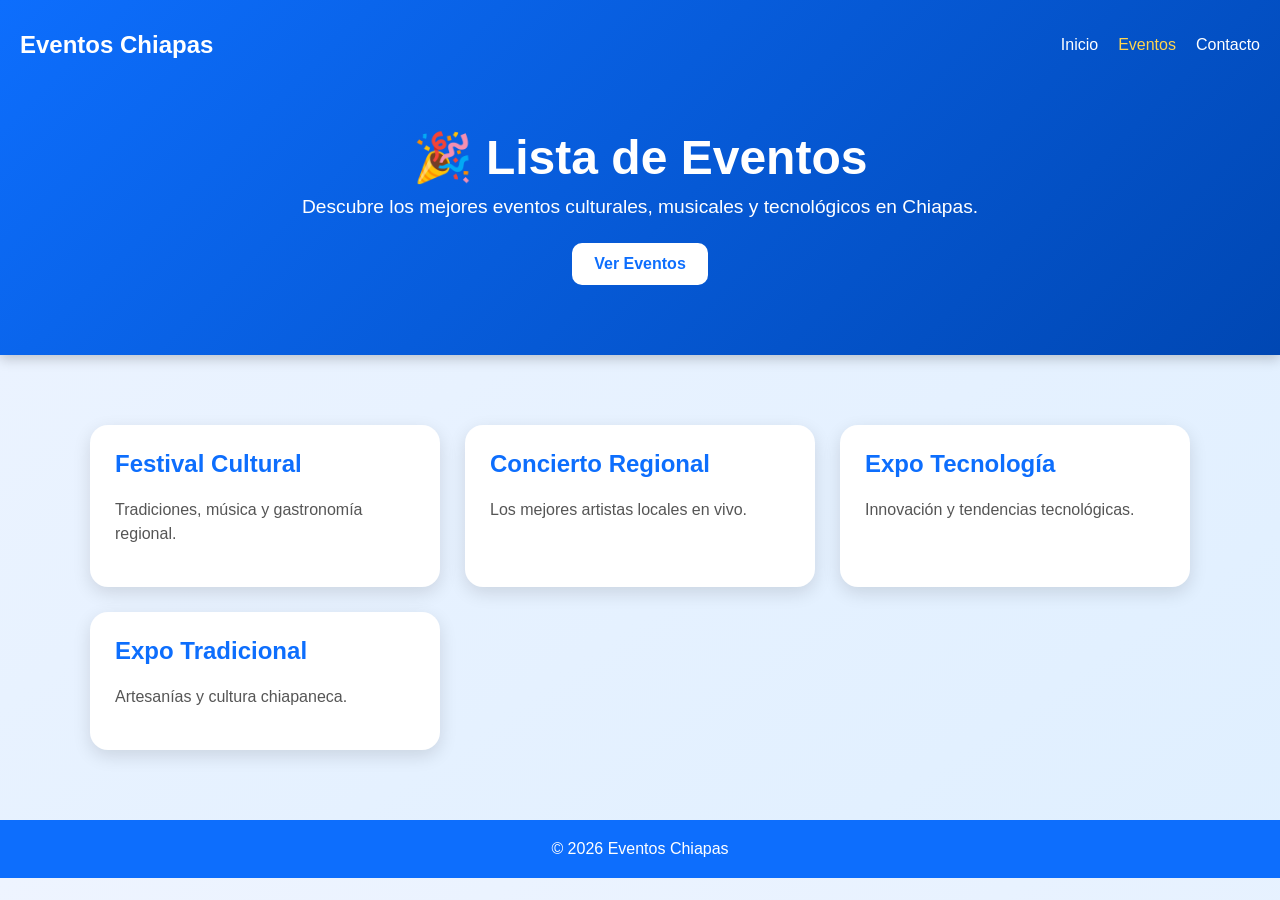
==== eventos.html @ 572d261b ""Estructura inicial del sitio web". "Estructura inicial del sitio web"." ====
<!DOCTYPE html>
<html lang="es">
<head>
    <meta charset="UTF-8">
    <meta name="viewport" content="width=device-width, initial-scale=1.0">
    <title>Eventos | Eventos Chiapas</title>

    <style>
        body {
            font-family: 'Segoe UI', sans-serif;
            margin: 0;
            background: linear-gradient(to bottom right, #eef4ff, #dfefff);
            color: #333;
        }

        /* HEADER */
        .hero {
            background: linear-gradient(135deg, #0d6efd, #0047b3);
            color: white;
            padding-bottom: 50px;
            box-shadow: 0 4px 12px rgba(0,0,0,0.2);
        }

        .overlay {
            padding: 20px;
        }

        /* NAVBAR */
        .navbar {
            display: flex;
            justify-content: space-between;
            align-items: center;
            flex-wrap: wrap;
        }

        .logo {
            font-size: 1.5rem;
            font-weight: bold;
        }

        .nav-links {
            list-style: none;
            display: flex;
            gap: 20px;
            padding: 0;
        }

        .nav-links li a {
            color: white;
            text-decoration: none;
            transition: 0.3s;
        }

        .nav-links li a:hover,
        .nav-links .active {
            color: #ffd54f;
        }

        /* HERO */
        .hero-content {
            text-align: center;
            margin-top: 60px;
        }

        .hero-content h1 {
            font-size: 3rem;
            margin-bottom: 10px;
        }

        .hero-content p {
            font-size: 1.2rem;
            max-width: 700px;
            margin: auto;
        }

        .btn {
            display: inline-block;
            margin-top: 25px;
            padding: 12px 22px;
            background: white;
            color: #0d6efd;
            text-decoration: none;
            border-radius: 10px;
            font-weight: bold;
            transition: 0.3s;
        }

        .btn:hover {
            background: #ffd54f;
            color: #000;
        }

        /* EVENTOS */
        .eventos-container {
            max-width: 1100px;
            margin: 50px auto;
            padding: 20px;
            display: grid;
            grid-template-columns: repeat(auto-fit, minmax(260px, 1fr));
            gap: 25px;
        }

        .evento-card {
            background: white;
            border-radius: 18px;
            overflow: hidden;
            box-shadow: 0 6px 18px rgba(0,0,0,0.12);
            transition: transform 0.3s ease, box-shadow 0.3s ease;
            padding: 25px;
        }

        .evento-card:hover {
            transform: translateY(-8px);
            box-shadow: 0 10px 25px rgba(0,0,0,0.18);
        }

        .evento-card h2 {
            color: #0d6efd;
            margin-top: 0;
        }

        .evento-card p {
            color: #555;
            line-height: 1.5;
        }

        /* FOOTER */
        footer {
            background: #0d6efd;
            color: white;
            text-align: center;
            padding: 20px;
            margin-top: 50px;
        }

        /* RESPONSIVE */
        @media (max-width: 768px) {
            .navbar {
                flex-direction: column;
                gap: 15px;
            }

            .hero-content h1 {
                font-size: 2rem;
            }
        }
    </style>
</head>

<body>

    <!-- ENCABEZADO -->
    <header class="hero">
        <div class="overlay">

            <nav class="navbar">
                <div class="logo">
                    Eventos Chiapas
                </div>

                <ul class="nav-links">
                    <li><a href="index.html">Inicio</a></li>
                    <li><a href="eventos.html" class="active">Eventos</a></li>
                    <li><a href="contacto.html">Contacto</a></li>
                </ul>
            </nav>

            <div class="hero-content">
                <h1>🎉 Lista de Eventos</h1>

                <p>
                    Descubre los mejores eventos culturales,
                    musicales y tecnológicos en Chiapas.
                </p>

                <a href="#eventos" class="btn">
                    Ver Eventos
                </a>
            </div>

        </div>
    </header>

    <!-- EVENTOS -->
    <main id="eventos">

        <section class="eventos-container">

            <div class="evento-card">
                <h2>Festival Cultural</h2>
                <p>Tradiciones, música y gastronomía regional.</p>
            </div>

            <div class="evento-card">
                <h2>Concierto Regional</h2>
                <p>Los mejores artistas locales en vivo.</p>
            </div>

            <div class="evento-card">
                <h2>Expo Tecnología</h2>
                <p>Innovación y tendencias tecnológicas.</p>
            </div>

            <div class="evento-card">
                <h2>Expo Tradicional</h2>
                <p>Artesanías y cultura chiapaneca.</p>
            </div>

        </section>

    </main>

    <footer>
        © 2026 Eventos Chiapas
    </footer>

</body>
</html>
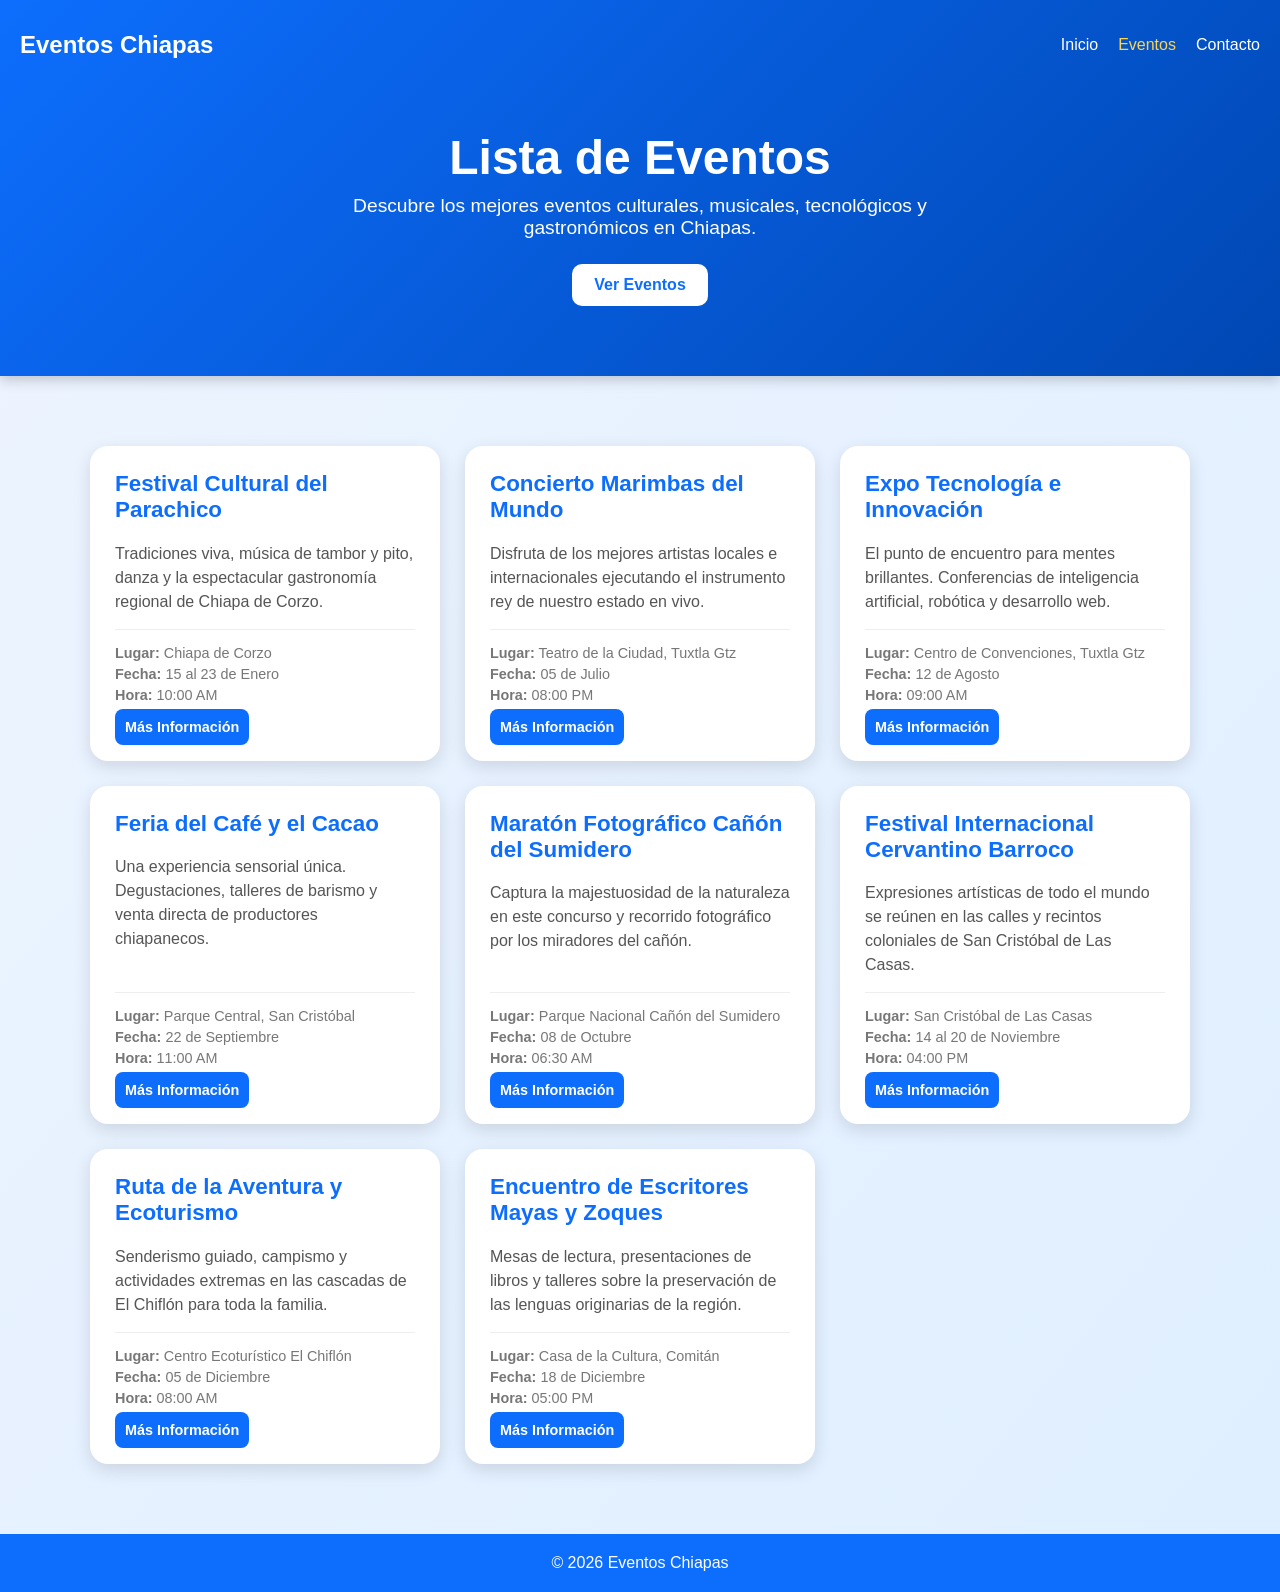
==== commit f89e839c: "agregue mas eventos" ====
--- a/eventos.html
+++ b/eventos.html
@@ -96,7 +96,7 @@
             margin: 50px auto;
             padding: 20px;
             display: grid;
-            grid-template-columns: repeat(auto-fit, minmax(260px, 1fr));
+            grid-template-columns: repeat(auto-fit, minmax(280px, 1fr));
             gap: 25px;
         }
 
@@ -107,6 +107,9 @@
             box-shadow: 0 6px 18px rgba(0,0,0,0.12);
             transition: transform 0.3s ease, box-shadow 0.3s ease;
             padding: 25px;
+            display: flex;
+            flex-direction: column;
+            justify-content: space-between;
         }
 
         .evento-card:hover {
@@ -117,11 +120,42 @@
         .evento-card h2 {
             color: #0d6efd;
             margin-top: 0;
+            font-size: 1.4rem;
         }
 
         .evento-card p {
             color: #555;
             line-height: 1.5;
+            margin-bottom: 15px;
+        }
+
+        /* Detalles adicionales de eventos */
+        .evento-detalles {
+            font-size: 0.9rem;
+            color: #777;
+            border-top: 1px solid #eee;
+            padding-top: 15px;
+            margin-bottom: 15px;
+        }
+
+        .evento-detalles div {
+            margin-bottom: 5px;
+        }
+
+        .btn-tarjeta {
+            background: #0d6efd;
+            color: white;
+            text-align: center;
+            padding: 10px;
+            border-radius: 8px;
+            text-decoration: none;
+            font-weight: bold;
+            font-size: 0.9rem;
+            transition: 0.3s;
+        }
+
+        .btn-tarjeta:hover {
+            background: #0047b3;
         }
 
         /* FOOTER */
@@ -149,7 +183,6 @@
 
 <body>
 
-    <!-- ENCABEZADO -->
     <header class="hero">
         <div class="overlay">
 
@@ -166,11 +199,11 @@
             </nav>
 
             <div class="hero-content">
-                <h1>🎉 Lista de Eventos</h1>
+                <h1>Lista de Eventos</h1>
 
                 <p>
                     Descubre los mejores eventos culturales,
-                    musicales y tecnológicos en Chiapas.
+                    musicales, tecnológicos y gastronómicos en Chiapas.
                 </p>
 
                 <a href="#eventos" class="btn">
@@ -181,29 +214,128 @@
         </div>
     </header>
 
-    <!-- EVENTOS -->
     <main id="eventos">
 
         <section class="eventos-container">
 
             <div class="evento-card">
-                <h2>Festival Cultural</h2>
-                <p>Tradiciones, música y gastronomía regional.</p>
-            </div>
-
-            <div class="evento-card">
-                <h2>Concierto Regional</h2>
-                <p>Los mejores artistas locales en vivo.</p>
-            </div>
-
-            <div class="evento-card">
-                <h2>Expo Tecnología</h2>
-                <p>Innovación y tendencias tecnológicas.</p>
-            </div>
-
-            <div class="evento-card">
-                <h2>Expo Tradicional</h2>
-                <p>Artesanías y cultura chiapaneca.</p>
+                <div>
+                    <h2>Festival Cultural del Parachico</h2>
+                    <p>Tradiciones viva, música de tambor y pito, danza y la espectacular gastronomía regional de Chiapa de Corzo.</p>
+                </div>
+                <div>
+                    <div class="evento-detalles">
+                        <div> <strong>Lugar:</strong> Chiapa de Corzo</div>
+                        <div> <strong>Fecha:</strong> 15 al 23 de Enero</div>
+                        <div> <strong>Hora:</strong> 10:00 AM</div>
+                    </div>
+                    <a href="#" class="btn-tarjeta">Más Información</a>
+                </div>
+            </div>
+
+            <div class="evento-card">
+                <div>
+                    <h2>Concierto Marimbas del Mundo</h2>
+                    <p>Disfruta de los mejores artistas locales e internacionales ejecutando el instrumento rey de nuestro estado en vivo.</p>
+                </div>
+                <div>
+                    <div class="evento-detalles">
+                        <div> <strong>Lugar:</strong> Teatro de la Ciudad, Tuxtla Gtz</div>
+                        <div> <strong>Fecha:</strong> 05 de Julio</div>
+                        <div> <strong>Hora:</strong> 08:00 PM</div>
+                    </div>
+                    <a href="#" class="btn-tarjeta">Más Información</a>
+                </div>
+            </div>
+
+            <div class="evento-card">
+                <div>
+                    <h2>Expo Tecnología e Innovación</h2>
+                    <p>El punto de encuentro para mentes brillantes. Conferencias de inteligencia artificial, robótica y desarrollo web.</p>
+                </div>
+                <div>
+                    <div class="evento-detalles">
+                        <div> <strong>Lugar:</strong> Centro de Convenciones, Tuxtla Gtz</div>
+                        <div><strong>Fecha:</strong> 12 de Agosto</div>
+                        <div> <strong>Hora:</strong> 09:00 AM</div>
+                    </div>
+                    <a href="#" class="btn-tarjeta">Más Información</a>
+                </div>
+            </div>
+
+            <div class="evento-card">
+                <div>
+                    <h2>Feria del Café y el Cacao</h2>
+                    <p>Una experiencia sensorial única. Degustaciones, talleres de barismo y venta directa de productores chiapanecos.</p>
+                </div>
+                <div>
+                    <div class="evento-detalles">
+                        <div> <strong>Lugar:</strong> Parque Central, San Cristóbal</div>
+                        <div> <strong>Fecha:</strong> 22 de Septiembre</div>
+                        <div><strong>Hora:</strong> 11:00 AM</div>
+                    </div>
+                    <a href="#" class="btn-tarjeta">Más Información</a>
+                </div>
+            </div>
+
+            <div class="evento-card">
+                <div>
+                    <h2>Maratón Fotográfico Cañón del Sumidero</h2>
+                    <p>Captura la majestuosidad de la naturaleza en este concurso y recorrido fotográfico por los miradores del cañón.</p>
+                </div>
+                <div>
+                    <div class="evento-detalles">
+                        <div> <strong>Lugar:</strong> Parque Nacional Cañón del Sumidero</div>
+                        <div><strong>Fecha:</strong> 08 de Octubre</div>
+                        <div><strong>Hora:</strong> 06:30 AM</div>
+                    </div>
+                    <a href="#" class="btn-tarjeta">Más Información</a>
+                </div>
+            </div>
+
+            <div class="evento-card">
+                <div>
+                    <h2>Festival Internacional Cervantino Barroco</h2>
+                    <p>Expresiones artísticas de todo el mundo se reúnen en las calles y recintos coloniales de San Cristóbal de Las Casas.</p>
+                </div>
+                <div>
+                    <div class="evento-detalles">
+                        <div><strong>Lugar:</strong> San Cristóbal de Las Casas</div>
+                        <div><strong>Fecha:</strong> 14 al 20 de Noviembre</div>
+                        <div><strong>Hora:</strong> 04:00 PM</div>
+                    </div>
+                    <a href="#" class="btn-tarjeta">Más Información</a>
+                </div>
+            </div>
+
+            <div class="evento-card">
+                <div>
+                    <h2>Ruta de la Aventura y Ecoturismo</h2>
+                    <p>Senderismo guiado, campismo y actividades extremas en las cascadas de El Chiflón para toda la familia.</p>
+                </div>
+                <div>
+                    <div class="evento-detalles">
+                        <div><strong>Lugar:</strong> Centro Ecoturístico El Chiflón</div>
+                        <div><strong>Fecha:</strong> 05 de Diciembre</div>
+                        <div><strong>Hora:</strong> 08:00 AM</div>
+                    </div>
+                    <a href="#" class="btn-tarjeta">Más Información</a>
+                </div>
+            </div>
+
+            <div class="evento-card">
+                <div>
+                    <h2>Encuentro de Escritores Mayas y Zoques</h2>
+                    <p>Mesas de lectura, presentaciones de libros y talleres sobre la preservación de las lenguas originarias de la región.</p>
+                </div>
+                <div>
+                    <div class="evento-detalles">
+                        <div><strong>Lugar:</strong> Casa de la Cultura, Comitán</div>
+                        <div> <strong>Fecha:</strong> 18 de Diciembre</div>
+                        <div><strong>Hora:</strong> 05:00 PM</div>
+                    </div>
+                    <a href="#" class="btn-tarjeta">Más Información</a>
+                </div>
             </div>
 
         </section>
@@ -215,4 +347,4 @@
     </footer>
 
 </body>
-</html>
+</html>
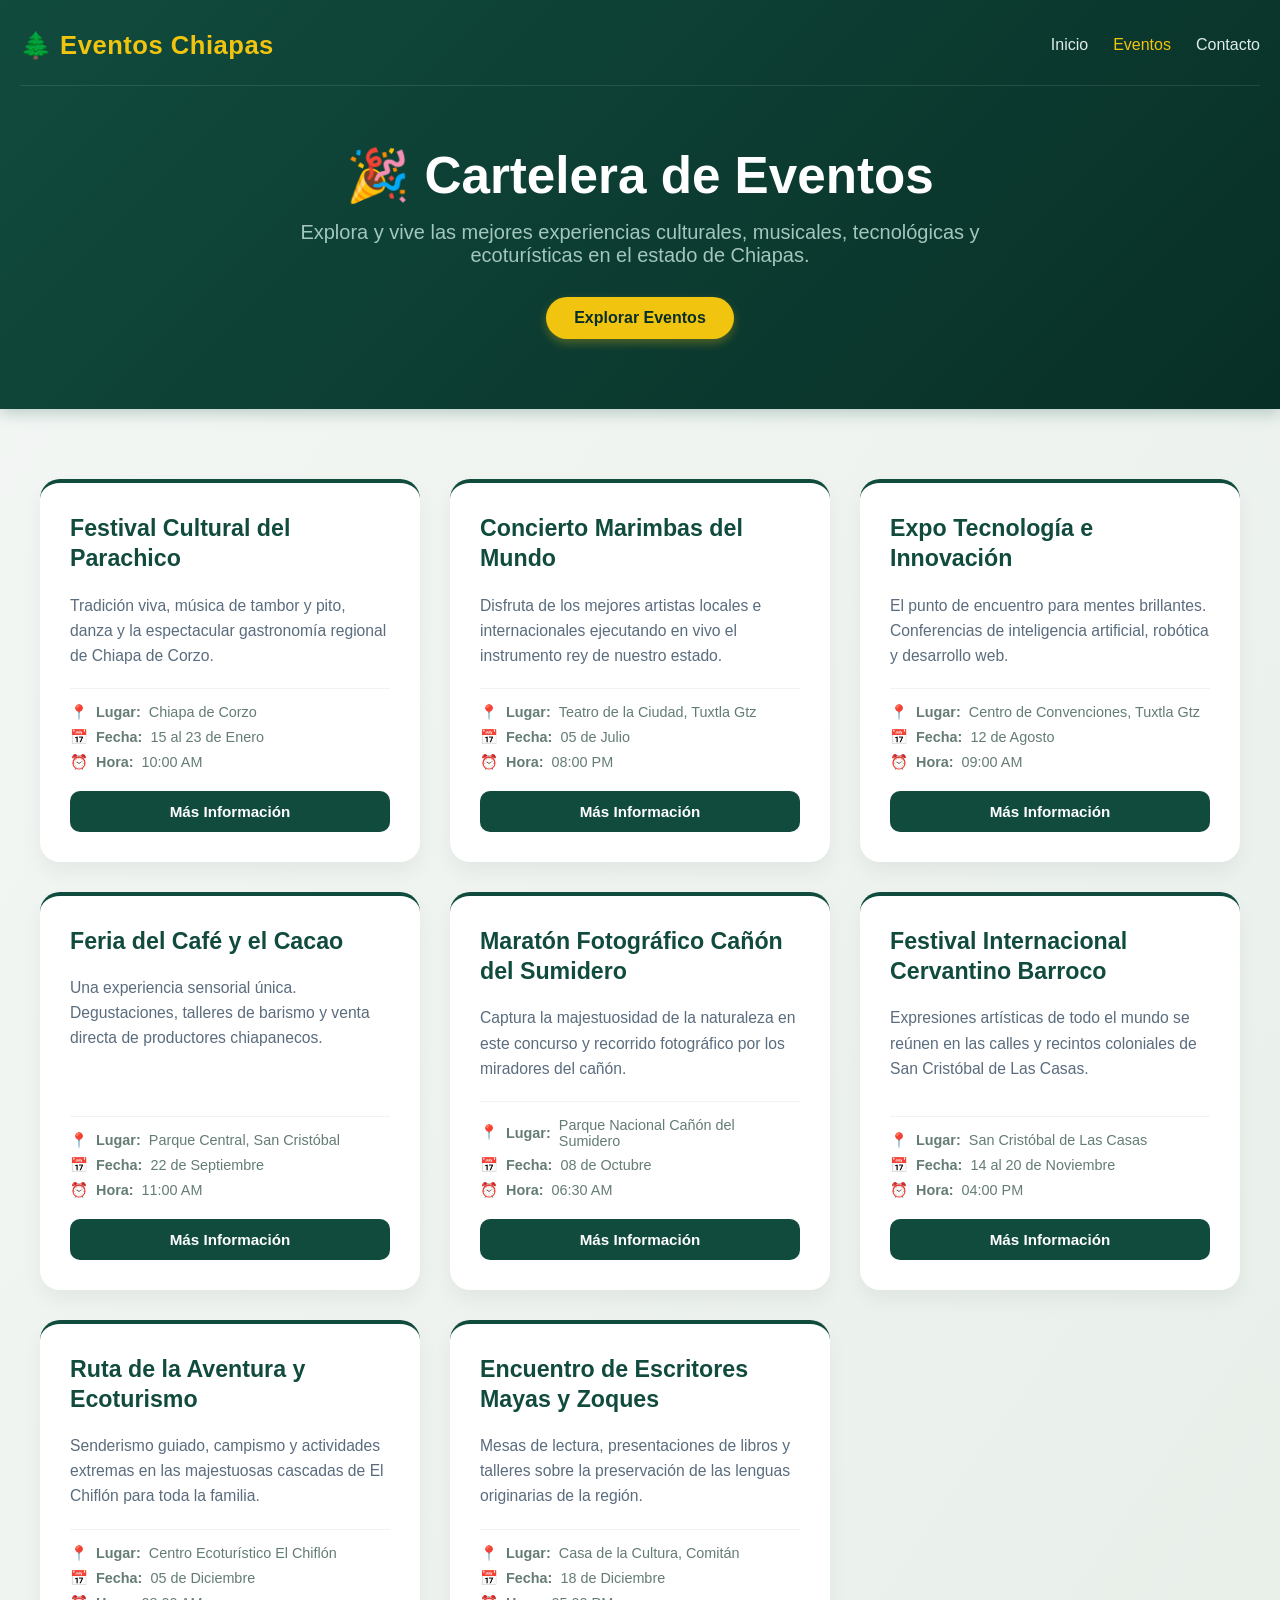
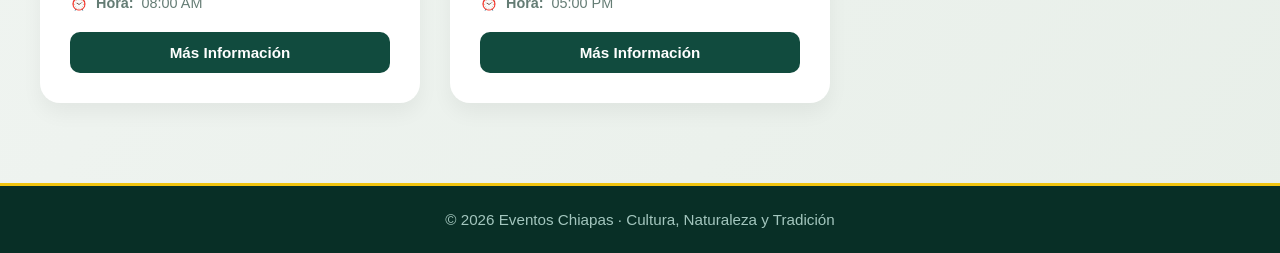
==== commit 53b36db8: "cambio de colores para una mejor vista" ====
--- a/eventos.html
+++ b/eventos.html
@@ -9,16 +9,16 @@
         body {
             font-family: 'Segoe UI', sans-serif;
             margin: 0;
-            background: linear-gradient(to bottom right, #eef4ff, #dfefff);
-            color: #333;
-        }
-
-        /* HEADER */
+            background: linear-gradient(to bottom right, #f4f7f5, #e8efe9);
+            color: #2c3e50;
+        }
+
+        /* HEADER / HERO */
         .hero {
-            background: linear-gradient(135deg, #0d6efd, #0047b3);
+            background: linear-gradient(135deg, #114b3e, #082f26);
             color: white;
             padding-bottom: 50px;
-            box-shadow: 0 4px 12px rgba(0,0,0,0.2);
+            box-shadow: 0 4px 15px rgba(17, 75, 62, 0.25);
         }
 
         .overlay {
@@ -31,140 +31,160 @@
             justify-content: space-between;
             align-items: center;
             flex-wrap: wrap;
+            border-bottom: 1px solid rgba(255, 255, 255, 0.1);
+            padding-bottom: 15px;
         }
 
         .logo {
-            font-size: 1.5rem;
+            font-size: 1.6rem;
             font-weight: bold;
+            color: #f1c40f; /* Color Ámbar/Oro */
+            letter-spacing: 0.5px;
         }
 
         .nav-links {
             list-style: none;
             display: flex;
-            gap: 20px;
+            gap: 25px;
             padding: 0;
         }
 
         .nav-links li a {
-            color: white;
+            color: #e0ece9;
             text-decoration: none;
+            font-weight: 500;
             transition: 0.3s;
         }
 
         .nav-links li a:hover,
         .nav-links .active {
-            color: #ffd54f;
-        }
-
-        /* HERO */
+            color: #f1c40f;
+        }
+
+        /* HERO CONTENT */
         .hero-content {
             text-align: center;
             margin-top: 60px;
         }
 
         .hero-content h1 {
-            font-size: 3rem;
-            margin-bottom: 10px;
+            font-size: 3.2rem;
+            margin-bottom: 15px;
+            font-weight: 700;
         }
 
         .hero-content p {
-            font-size: 1.2rem;
+            font-size: 1.25rem;
             max-width: 700px;
             margin: auto;
+            color: #a3c6be;
         }
 
         .btn {
             display: inline-block;
-            margin-top: 25px;
-            padding: 12px 22px;
+            margin-top: 30px;
+            padding: 12px 28px;
+            background: #f1c40f;
+            color: #082f26;
+            text-decoration: none;
+            border-radius: 30px;
+            font-weight: bold;
+            box-shadow: 0 4px 10px rgba(241, 196, 15, 0.3);
+            transition: 0.3s ease;
+        }
+
+        .btn:hover {
             background: white;
-            color: #0d6efd;
-            text-decoration: none;
-            border-radius: 10px;
-            font-weight: bold;
-            transition: 0.3s;
-        }
-
-        .btn:hover {
-            background: #ffd54f;
-            color: #000;
-        }
-
-        /* EVENTOS */
+            color: #114b3e;
+            transform: translateY(-2px);
+            box-shadow: 0 6px 15px rgba(255, 255, 255, 0.2);
+        }
+
+        /* SECCIÓN EVENTOS */
         .eventos-container {
-            max-width: 1100px;
+            max-width: 1200px;
             margin: 50px auto;
             padding: 20px;
             display: grid;
-            grid-template-columns: repeat(auto-fit, minmax(280px, 1fr));
-            gap: 25px;
+            grid-template-columns: repeat(auto-fit, minmax(290px, 1fr));
+            gap: 30px;
         }
 
         .evento-card {
             background: white;
-            border-radius: 18px;
+            border-radius: 20px;
             overflow: hidden;
-            box-shadow: 0 6px 18px rgba(0,0,0,0.12);
+            box-shadow: 0 10px 20px rgba(0,0,0,0.05);
             transition: transform 0.3s ease, box-shadow 0.3s ease;
-            padding: 25px;
+            padding: 30px;
             display: flex;
             flex-direction: column;
             justify-content: space-between;
+            border-top: 4px solid #114b3e; /* Detalle superior verde */
         }
 
         .evento-card:hover {
             transform: translateY(-8px);
-            box-shadow: 0 10px 25px rgba(0,0,0,0.18);
+            box-shadow: 0 15px 30px rgba(11, 75, 62, 0.15);
         }
 
         .evento-card h2 {
-            color: #0d6efd;
+            color: #114b3e;
             margin-top: 0;
-            font-size: 1.4rem;
+            font-size: 1.45rem;
+            line-height: 1.3;
         }
 
         .evento-card p {
-            color: #555;
-            line-height: 1.5;
-            margin-bottom: 15px;
-        }
-
-        /* Detalles adicionales de eventos */
+            color: #5a6c7d;
+            line-height: 1.6;
+            margin-bottom: 20px;
+            font-size: 0.98rem;
+        }
+
+        /* DETALLES DE TARJETA */
         .evento-detalles {
             font-size: 0.9rem;
-            color: #777;
-            border-top: 1px solid #eee;
+            color: #647c74;
+            border-top: 1px solid #f0f4f2;
             padding-top: 15px;
-            margin-bottom: 15px;
+            margin-bottom: 20px;
         }
 
         .evento-detalles div {
-            margin-bottom: 5px;
+            margin-bottom: 8px;
+            display: flex;
+            align-items: center;
+            gap: 8px;
         }
 
         .btn-tarjeta {
-            background: #0d6efd;
+            background: #114b3e;
             color: white;
             text-align: center;
-            padding: 10px;
-            border-radius: 8px;
+            padding: 12px;
+            border-radius: 10px;
             text-decoration: none;
             font-weight: bold;
-            font-size: 0.9rem;
+            font-size: 0.95rem;
+            display: block;
             transition: 0.3s;
         }
 
         .btn-tarjeta:hover {
-            background: #0047b3;
+            background: #f1c40f;
+            color: #082f26;
         }
 
         /* FOOTER */
         footer {
-            background: #0d6efd;
-            color: white;
+            background: #082f26;
+            color: #a3c6be;
             text-align: center;
-            padding: 20px;
-            margin-top: 50px;
+            padding: 25px;
+            margin-top: 60px;
+            font-size: 0.95rem;
+            border-top: 3px solid #f1c40f;
         }
 
         /* RESPONSIVE */
@@ -172,10 +192,16 @@
             .navbar {
                 flex-direction: column;
                 gap: 15px;
+                text-align: center;
             }
 
             .hero-content h1 {
-                font-size: 2rem;
+                font-size: 2.2rem;
+            }
+            
+            .eventos-container {
+                margin: 20px auto;
+                gap: 20px;
             }
         }
     </style>
@@ -188,7 +214,7 @@
 
             <nav class="navbar">
                 <div class="logo">
-                    Eventos Chiapas
+                    🌲 Eventos Chiapas
                 </div>
 
                 <ul class="nav-links">
@@ -199,15 +225,15 @@
             </nav>
 
             <div class="hero-content">
-                <h1>Lista de Eventos</h1>
+                <h1>🎉 Cartelera de Eventos</h1>
 
                 <p>
-                    Descubre los mejores eventos culturales,
-                    musicales, tecnológicos y gastronómicos en Chiapas.
+                    Explora y vive las mejores experiencias culturales, 
+                    musicales, tecnológicas y ecoturísticas en el estado de Chiapas.
                 </p>
 
                 <a href="#eventos" class="btn">
-                    Ver Eventos
+                    Explorar Eventos
                 </a>
             </div>
 
@@ -221,13 +247,13 @@
             <div class="evento-card">
                 <div>
                     <h2>Festival Cultural del Parachico</h2>
-                    <p>Tradiciones viva, música de tambor y pito, danza y la espectacular gastronomía regional de Chiapa de Corzo.</p>
-                </div>
-                <div>
-                    <div class="evento-detalles">
-                        <div> <strong>Lugar:</strong> Chiapa de Corzo</div>
-                        <div> <strong>Fecha:</strong> 15 al 23 de Enero</div>
-                        <div> <strong>Hora:</strong> 10:00 AM</div>
+                    <p>Tradición viva, música de tambor y pito, danza y la espectacular gastronomía regional de Chiapa de Corzo.</p>
+                </div>
+                <div>
+                    <div class="evento-detalles">
+                        <div>📍 <strong>Lugar:</strong> Chiapa de Corzo</div>
+                        <div>📅 <strong>Fecha:</strong> 15 al 23 de Enero</div>
+                        <div>⏰ <strong>Hora:</strong> 10:00 AM</div>
                     </div>
                     <a href="#" class="btn-tarjeta">Más Información</a>
                 </div>
@@ -236,13 +262,13 @@
             <div class="evento-card">
                 <div>
                     <h2>Concierto Marimbas del Mundo</h2>
-                    <p>Disfruta de los mejores artistas locales e internacionales ejecutando el instrumento rey de nuestro estado en vivo.</p>
-                </div>
-                <div>
-                    <div class="evento-detalles">
-                        <div> <strong>Lugar:</strong> Teatro de la Ciudad, Tuxtla Gtz</div>
-                        <div> <strong>Fecha:</strong> 05 de Julio</div>
-                        <div> <strong>Hora:</strong> 08:00 PM</div>
+                    <p>Disfruta de los mejores artistas locales e internacionales ejecutando en vivo el instrumento rey de nuestro estado.</p>
+                </div>
+                <div>
+                    <div class="evento-detalles">
+                        <div>📍 <strong>Lugar:</strong> Teatro de la Ciudad, Tuxtla Gtz</div>
+                        <div>📅 <strong>Fecha:</strong> 05 de Julio</div>
+                        <div>⏰ <strong>Hora:</strong> 08:00 PM</div>
                     </div>
                     <a href="#" class="btn-tarjeta">Más Información</a>
                 </div>
@@ -255,9 +281,9 @@
                 </div>
                 <div>
                     <div class="evento-detalles">
-                        <div> <strong>Lugar:</strong> Centro de Convenciones, Tuxtla Gtz</div>
-                        <div><strong>Fecha:</strong> 12 de Agosto</div>
-                        <div> <strong>Hora:</strong> 09:00 AM</div>
+                        <div>📍 <strong>Lugar:</strong> Centro de Convenciones, Tuxtla Gtz</div>
+                        <div>📅 <strong>Fecha:</strong> 12 de Agosto</div>
+                        <div>⏰ <strong>Hora:</strong> 09:00 AM</div>
                     </div>
                     <a href="#" class="btn-tarjeta">Más Información</a>
                 </div>
@@ -270,9 +296,9 @@
                 </div>
                 <div>
                     <div class="evento-detalles">
-                        <div> <strong>Lugar:</strong> Parque Central, San Cristóbal</div>
-                        <div> <strong>Fecha:</strong> 22 de Septiembre</div>
-                        <div><strong>Hora:</strong> 11:00 AM</div>
+                        <div>📍 <strong>Lugar:</strong> Parque Central, San Cristóbal</div>
+                        <div>📅 <strong>Fecha:</strong> 22 de Septiembre</div>
+                        <div>⏰ <strong>Hora:</strong> 11:00 AM</div>
                     </div>
                     <a href="#" class="btn-tarjeta">Más Información</a>
                 </div>
@@ -285,9 +311,9 @@
                 </div>
                 <div>
                     <div class="evento-detalles">
-                        <div> <strong>Lugar:</strong> Parque Nacional Cañón del Sumidero</div>
-                        <div><strong>Fecha:</strong> 08 de Octubre</div>
-                        <div><strong>Hora:</strong> 06:30 AM</div>
+                        <div>📍 <strong>Lugar:</strong> Parque Nacional Cañón del Sumidero</div>
+                        <div>📅 <strong>Fecha:</strong> 08 de Octubre</div>
+                        <div>⏰ <strong>Hora:</strong> 06:30 AM</div>
                     </div>
                     <a href="#" class="btn-tarjeta">Más Información</a>
                 </div>
@@ -300,9 +326,9 @@
                 </div>
                 <div>
                     <div class="evento-detalles">
-                        <div><strong>Lugar:</strong> San Cristóbal de Las Casas</div>
-                        <div><strong>Fecha:</strong> 14 al 20 de Noviembre</div>
-                        <div><strong>Hora:</strong> 04:00 PM</div>
+                        <div>📍 <strong>Lugar:</strong> San Cristóbal de Las Casas</div>
+                        <div>📅 <strong>Fecha:</strong> 14 al 20 de Noviembre</div>
+                        <div>⏰ <strong>Hora:</strong> 04:00 PM</div>
                     </div>
                     <a href="#" class="btn-tarjeta">Más Información</a>
                 </div>
@@ -311,13 +337,13 @@
             <div class="evento-card">
                 <div>
                     <h2>Ruta de la Aventura y Ecoturismo</h2>
-                    <p>Senderismo guiado, campismo y actividades extremas en las cascadas de El Chiflón para toda la familia.</p>
-                </div>
-                <div>
-                    <div class="evento-detalles">
-                        <div><strong>Lugar:</strong> Centro Ecoturístico El Chiflón</div>
-                        <div><strong>Fecha:</strong> 05 de Diciembre</div>
-                        <div><strong>Hora:</strong> 08:00 AM</div>
+                    <p>Senderismo guiado, campismo y actividades extremas en las majestuosas cascadas de El Chiflón para toda la familia.</p>
+                </div>
+                <div>
+                    <div class="evento-detalles">
+                        <div>📍 <strong>Lugar:</strong> Centro Ecoturístico El Chiflón</div>
+                        <div>📅 <strong>Fecha:</strong> 05 de Diciembre</div>
+                        <div>⏰ <strong>Hora:</strong> 08:00 AM</div>
                     </div>
                     <a href="#" class="btn-tarjeta">Más Información</a>
                 </div>
@@ -330,9 +356,9 @@
                 </div>
                 <div>
                     <div class="evento-detalles">
-                        <div><strong>Lugar:</strong> Casa de la Cultura, Comitán</div>
-                        <div> <strong>Fecha:</strong> 18 de Diciembre</div>
-                        <div><strong>Hora:</strong> 05:00 PM</div>
+                        <div>📍 <strong>Lugar:</strong> Casa de la Cultura, Comitán</div>
+                        <div>📅 <strong>Fecha:</strong> 18 de Diciembre</div>
+                        <div>⏰ <strong>Hora:</strong> 05:00 PM</div>
                     </div>
                     <a href="#" class="btn-tarjeta">Más Información</a>
                 </div>
@@ -343,7 +369,7 @@
     </main>
 
     <footer>
-        © 2026 Eventos Chiapas
+        © 2026 Eventos Chiapas · Cultura, Naturaleza y Tradición
     </footer>
 
 </body>
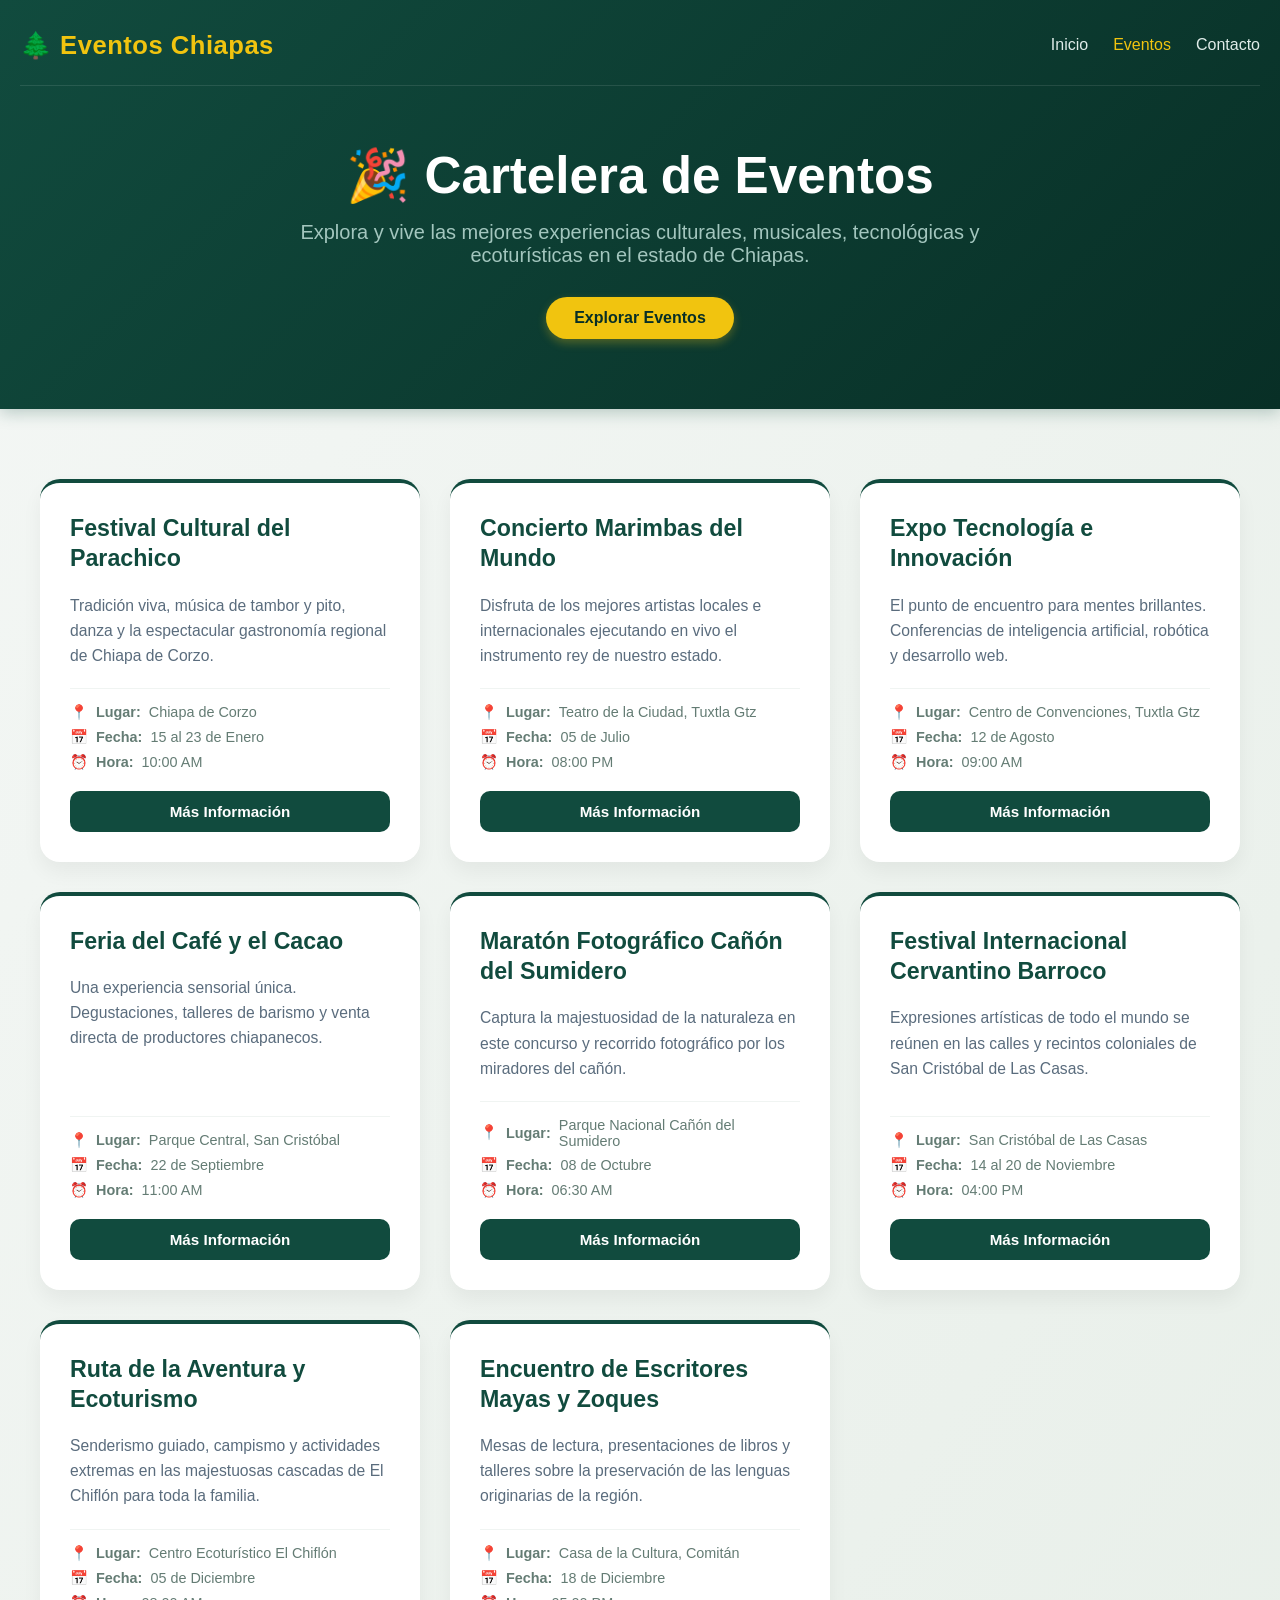
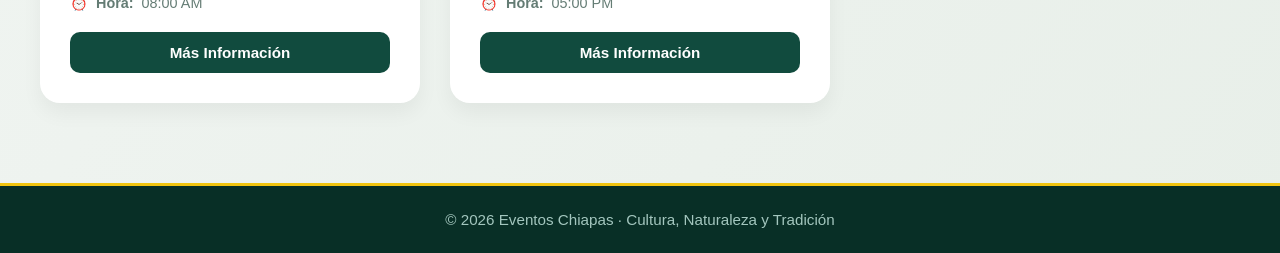
==== commit 4cc0e1ee: "se realizo mejoras con  transiciones" ====
--- a/eventos.html
+++ b/eventos.html
@@ -6,6 +6,23 @@
     <title>Eventos | Eventos Chiapas</title>
 
     <style>
+        /* ANIMACIONES DE ENTRADA (KEYFRAMES) */
+        @keyframes fadeInUp {
+            from {
+                opacity: 0;
+                transform: translateY(30px);
+            }
+            to {
+                opacity: 1;
+                transform: translateY(0);
+            }
+        }
+
+        @keyframes fadeIn {
+            from { opacity: 0; }
+            to { opacity: 1; }
+        }
+
         body {
             font-family: 'Segoe UI', sans-serif;
             margin: 0;
@@ -38,8 +55,9 @@
         .logo {
             font-size: 1.6rem;
             font-weight: bold;
-            color: #f1c40f; /* Color Ámbar/Oro */
+            color: #f1c40f;
             letter-spacing: 0.5px;
+            animation: fadeIn 1s ease-out;
         }
 
         .nav-links {
@@ -53,7 +71,8 @@
             color: #e0ece9;
             text-decoration: none;
             font-weight: 500;
-            transition: 0.3s;
+            /* Transición suave para los enlaces del menú */
+            transition: color 0.3s cubic-bezier(0.25, 0.8, 0.25, 1);
         }
 
         .nav-links li a:hover,
@@ -65,6 +84,7 @@
         .hero-content {
             text-align: center;
             margin-top: 60px;
+            animation: fadeInUp 0.8s ease-out;
         }
 
         .hero-content h1 {
@@ -90,14 +110,15 @@
             border-radius: 30px;
             font-weight: bold;
             box-shadow: 0 4px 10px rgba(241, 196, 15, 0.3);
-            transition: 0.3s ease;
+            /* Transición combinada para color, fondo y movimiento al pasar el cursor */
+            transition: background-color 0.3s ease, color 0.3s ease, transform 0.3s ease, box-shadow 0.3s ease;
         }
 
         .btn:hover {
             background: white;
             color: #114b3e;
-            transform: translateY(-2px);
-            box-shadow: 0 6px 15px rgba(255, 255, 255, 0.2);
+            transform: translateY(-3px);
+            box-shadow: 0 8px 20px rgba(255, 255, 255, 0.25);
         }
 
         /* SECCIÓN EVENTOS */
@@ -115,17 +136,32 @@
             border-radius: 20px;
             overflow: hidden;
             box-shadow: 0 10px 20px rgba(0,0,0,0.05);
-            transition: transform 0.3s ease, box-shadow 0.3s ease;
             padding: 30px;
             display: flex;
             flex-direction: column;
             justify-content: space-between;
-            border-top: 4px solid #114b3e; /* Detalle superior verde */
-        }
+            border-top: 4px solid #114b3e;
+            
+            /* Animación al cargar la página */
+            animation: fadeInUp 0.8s cubic-bezier(0.25, 0.8, 0.25, 1) both;
+            
+            /* Transición fluida para el efecto Hover */
+            transition: transform 0.4s cubic-bezier(0.165, 0.84, 0.44, 1), box-shadow 0.4s cubic-bezier(0.165, 0.84, 0.44, 1);
+        }
+
+        /* Delays para que las tarjetas aparezcan en cascada una tras otra */
+        .evento-card:nth-child(1) { animation-delay: 0.1s; }
+        .evento-card:nth-child(2) { animation-delay: 0.2s; }
+        .evento-card:nth-child(3) { animation-delay: 0.3s; }
+        .evento-card:nth-child(4) { animation-delay: 0.4s; }
+        .evento-card:nth-child(5) { animation-delay: 0.5s; }
+        .evento-card:nth-child(6) { animation-delay: 0.6s; }
+        .evento-card:nth-child(7) { animation-delay: 0.7s; }
+        .evento-card:nth-child(8) { animation-delay: 0.8s; }
 
         .evento-card:hover {
             transform: translateY(-8px);
-            box-shadow: 0 15px 30px rgba(11, 75, 62, 0.15);
+            box-shadow: 0 15px 35px rgba(11, 75, 62, 0.18);
         }
 
         .evento-card h2 {
@@ -168,7 +204,8 @@
             font-weight: bold;
             font-size: 0.95rem;
             display: block;
-            transition: 0.3s;
+            /* Transición suave para el cambio de color del botón interno */
+            transition: background-color 0.3s ease, color 0.3s ease;
         }
 
         .btn-tarjeta:hover {
@@ -209,6 +246,7 @@
 
 <body>
 
+    <!-- ENCABEZADO -->
     <header class="hero">
         <div class="overlay">
 
@@ -240,10 +278,12 @@
         </div>
     </header>
 
+    <!-- EVENTOS -->
     <main id="eventos">
 
         <section class="eventos-container">
 
+            <!-- Evento 1 -->
             <div class="evento-card">
                 <div>
                     <h2>Festival Cultural del Parachico</h2>
@@ -259,6 +299,7 @@
                 </div>
             </div>
 
+            <!-- Evento 2 -->
             <div class="evento-card">
                 <div>
                     <h2>Concierto Marimbas del Mundo</h2>
@@ -274,6 +315,7 @@
                 </div>
             </div>
 
+            <!-- Evento 3 -->
             <div class="evento-card">
                 <div>
                     <h2>Expo Tecnología e Innovación</h2>
@@ -289,6 +331,7 @@
                 </div>
             </div>
 
+            <!-- Evento 4 -->
             <div class="evento-card">
                 <div>
                     <h2>Feria del Café y el Cacao</h2>
@@ -304,6 +347,7 @@
                 </div>
             </div>
 
+            <!-- Evento 5 -->
             <div class="evento-card">
                 <div>
                     <h2>Maratón Fotográfico Cañón del Sumidero</h2>
@@ -319,6 +363,7 @@
                 </div>
             </div>
 
+            <!-- Evento 6 -->
             <div class="evento-card">
                 <div>
                     <h2>Festival Internacional Cervantino Barroco</h2>
@@ -334,6 +379,7 @@
                 </div>
             </div>
 
+            <!-- Evento 7 -->
             <div class="evento-card">
                 <div>
                     <h2>Ruta de la Aventura y Ecoturismo</h2>
@@ -349,6 +395,7 @@
                 </div>
             </div>
 
+            <!-- Evento 8 -->
             <div class="evento-card">
                 <div>
                     <h2>Encuentro de Escritores Mayas y Zoques</h2>
